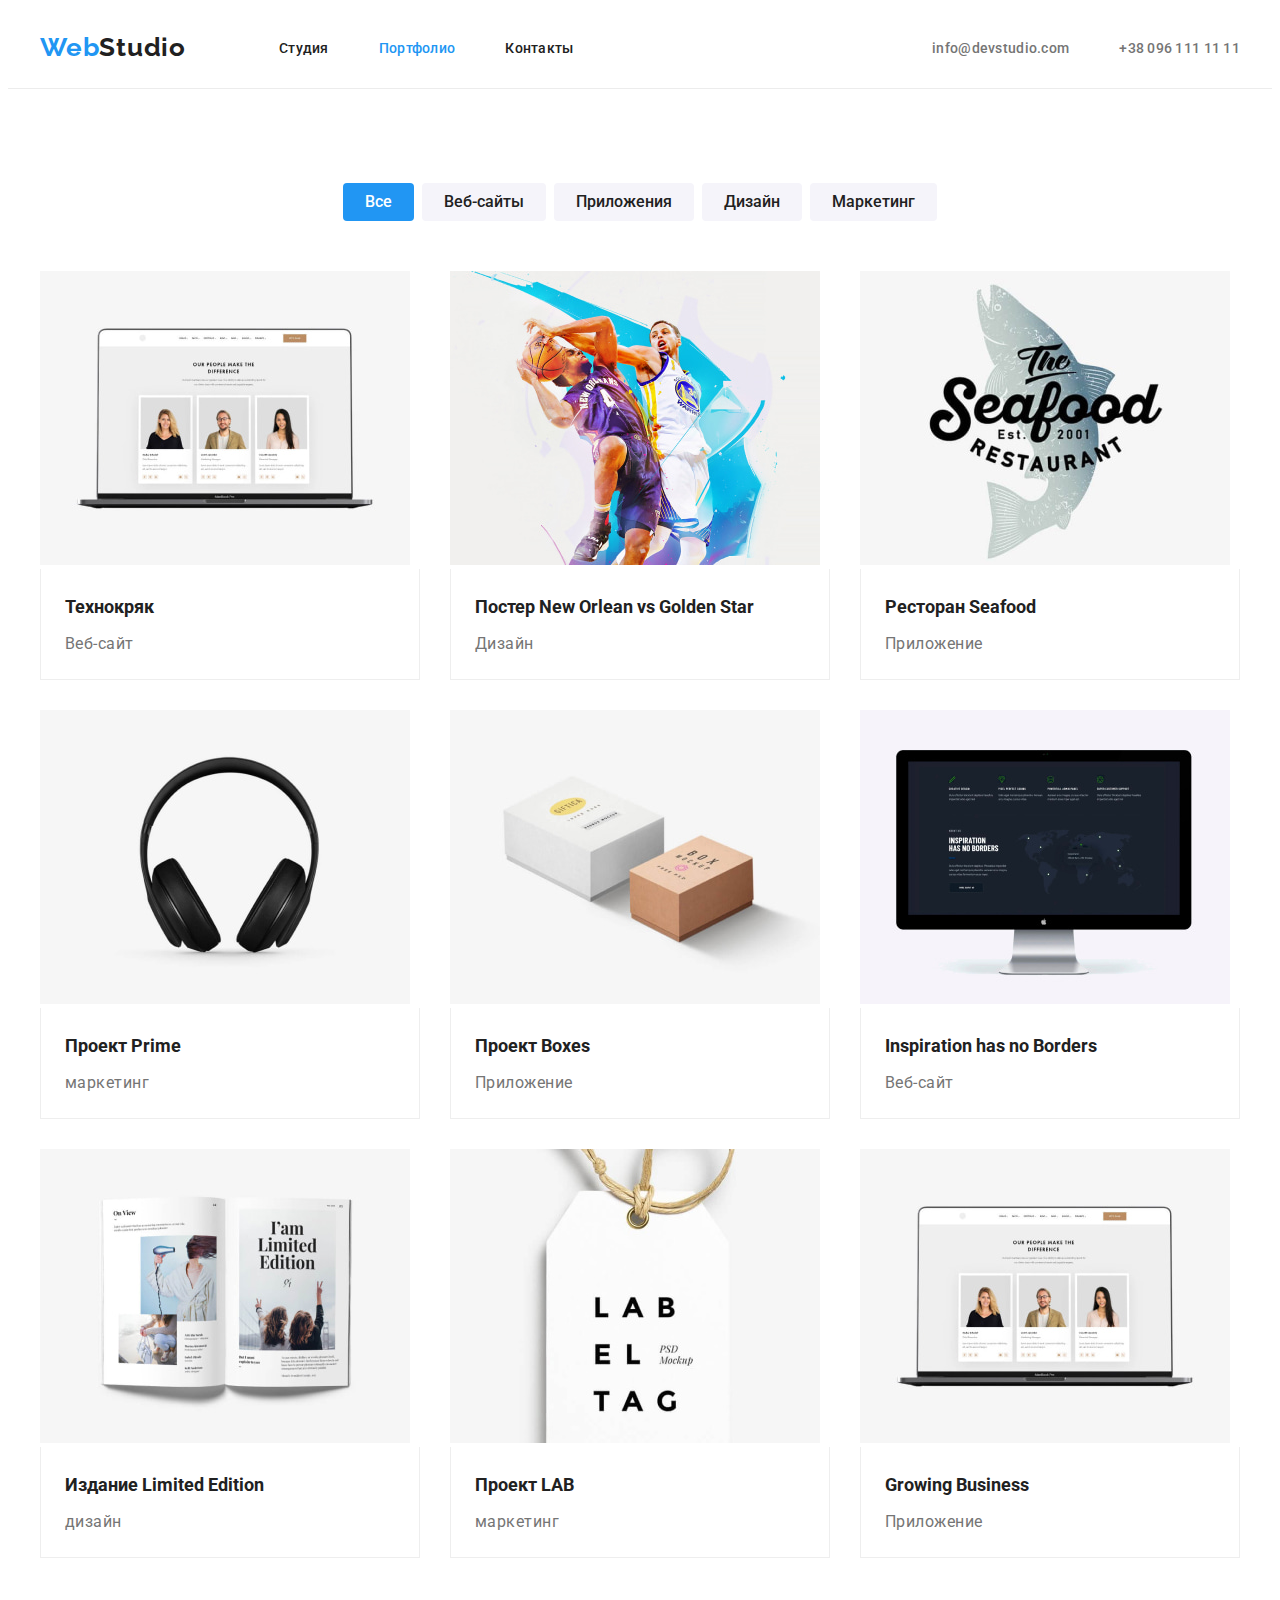
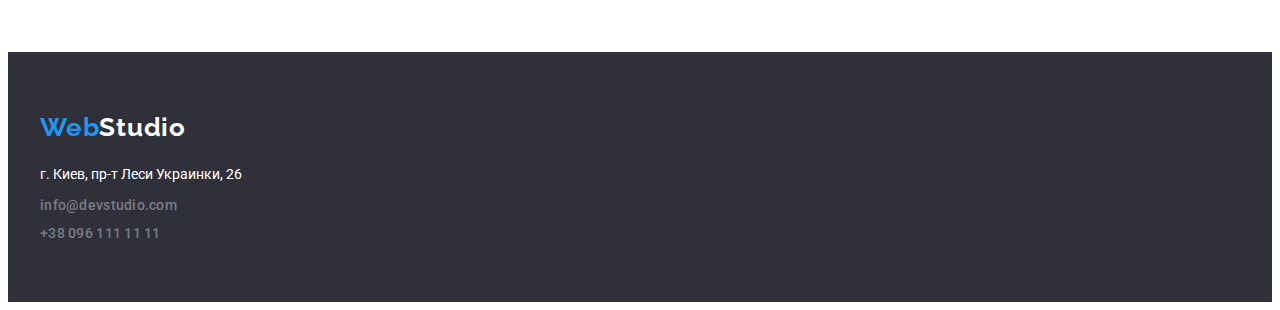
==== portfolio.html @ e323ff4b "Initial commit" ====
<!DOCTYPE html>
<html lang="ru">
  <head>
    <meta charset="UTF-8" />
    <meta http-equiv="X-UA-Compatible" content="IE=edge" />
    <meta name="viewport" content="width=device-width, initial-scale=1.0" />
    <title>домашняя работа 2</title>
    <link rel="preconnect" href="https://fonts.googleapis.com" />
    <link rel="preconnect" href="https://fonts.gstatic.com" crossorigin />
    <link
      href="https://fonts.googleapis.com/css2?family=Raleway:wght@700&family=Roboto:wght@400;500;700;900&display=swap"
      rel="stylesheet"
    />
    <link
      rel="stylesheet"
      href="https://cdnjs.cloudflare.com/ajax/libs/modern-normalize/1.1.0/modern-normalize.min.css"
      integrity="sha512-wpPYUAdjBVSE4KJnH1VR1HeZfpl1ub8YT/NKx4PuQ5NmX2tKuGu6U/JRp5y+Y8XG2tV+wKQpNHVUX03MfMFn9Q=="
      crossorigin="anonymous"
      referrerpolicy="no-referrer"
    />
    <link rel="stylesheet" href="./css/styles.css" />
  </head>
  <body class="body">
    <header class="header">
      <div class="container header-container">
        <a class="navigation-logo" href="">Web<span class="logo">Studio</span></a>
        <nav class="navigation">
          <ul class="navigation-list">
            <li class="navigation-item">
              <a class="navigation-link" href="./index.html">Студия</a>
            </li>
            <li class="navigation-item">
              <a class="navigation-link-activ" href="./portfolio.html">Портфолио</a>
            </li>
            <li class="navigation-item">
              <a class="navigation-link" href="">Контакты</a>
            </li>
          </ul>
        </nav>
        <ul class="list">
          <li class="list-item">
            <a class="header-list-link" href="mailto:info@devstudio.com">info@devstudio.com</a>
          </li>
          <li class="list-item">
            <a class="header-list-link" href="tel:+380961111111">+38 096 111 11 11</a>
          </li>
        </ul>
      </div>
    </header>
    <main>
      <section class="gallery">
        <h1 class="gallery-title-btn">наша галирея</h1>
        <div class="container">
          <ul class="gallery-list-filter">
            <li class="gallery-item-btn">
              <button class="gallery-btn-aktiv" type="button">Все</button>
            </li>
            <li class="gallery-item-btn">
              <button class="gallery-btn" type="button">Веб-сайты</button>
            </li>
            <li class="gallery-item-btn">
              <button class="gallery-btn" type="button">Приложения</button>
            </li>
            <li class="gallery-item-btn">
              <button class="gallery-btn" type="button">Дизайн</button>
            </li>
            <li class="gallery-item">
              <button class="gallery-btn" type="button">Маркетинг</button>
            </li>
          </ul>

          <!-- pordfolio -->

          <ul class="gallery-list">
            <li class="gallery-item">
              <div class="card-thumb">
                <img class="gallery-foto" src="./img/img_pordfolio/img.jpg" alt="технокряк" />
              </div>
              <div class="gallery-ps">
                <h2 class="gallery-title">Технокряк</h2>
                <p class="gallery-team">Веб-сайт</p>
              </div>
            </li>

            <li class="gallery-item">
              <div class="card-thumb">
                <img class="gallery-foto" src="./img/img_pordfolio/img_1.jpg" alt="Постер" />
              </div>
              <div class="gallery-ps">
                <h2 class="gallery-title">Постер New Orlean vs Golden Star</h2>
                <p class="gallery-team">Дизайн</p>
              </div>
            </li>

            <li class="gallery-item">
              <div class="card-thumb">
                <img class="gallery-foto" src="./img/img_pordfolio/img_2.jpg" alt="ресторан" />
              </div>
              <div class="gallery-ps">
                <h2 class="gallery-title">Ресторан Seafood</h2>
                <p class="gallery-team">Приложение</p>
              </div>
            </li>

            <li class="gallery-item">
              <div class="card-thumb">
                <img class="gallery-foto" src="./img/img_pordfolio/img_3.jpg" alt="проэкт праим" />
              </div>
              <div class="gallery-ps">
                <h2 class="gallery-title">Проект Prime</h2>
                <p class="gallery-team">маркетинг</p>
              </div>
            </li>

            <li class="gallery-item">
              <div class="card-thumb">
                <img
                  class="gallery-foto"
                  src="./img/img_pordfolio/img_4.jpg"
                  alt="проэкт коробочка"
                />
              </div>
              <div class="gallery-ps">
                <h2 class="gallery-title">Проект Boxes</h2>
                <p class="gallery-team">Приложение</p>
              </div>
            </li>

            <li class="gallery-item">
              <div class="card-thumb">
                <img class="gallery-foto" src="./img/img_pordfolio/img_5.jpg" alt="вдохновение" />
              </div>
              <div class="gallery-ps">
                <h2 class="gallery-title">Inspiration has no Borders</h2>
                <p class="gallery-team">Веб-сайт</p>
              </div>
            </li>
            <li class="gallery-item">
              <div class="card-thumb">
                <img class="gallery-foto" src="./img/img_pordfolio/img_6.jpg" alt="издание" />
              </div>
              <div class="gallery-ps">
                <h2 class="gallery-title">Издание Limited Edition</h2>
                <p class="gallery-team">дизайн</p>
              </div>
            </li>

            <li class="gallery-item">
              <div class="card-thumb">
                <img class="gallery-foto" src="./img/img_pordfolio/img_7.jpg" alt="проэкт лаб" />
              </div>
              <div class="gallery-ps">
                <h2 class="gallery-title">Проект LAB</h2>
                <p class="gallery-team">маркетинг</p>
              </div>
            </li>

            <li class="gallery-item">
              <div class="card-thumb">
                <img class="gallery-foto" src="./img/img_pordfolio/img.jpg" alt="растущий бизнес" />
              </div>
              <div class="gallery-ps">
                <h2 class="gallery-title">Growing Business</h2>
                <p class="gallery-team">Приложение</p>
              </div>
            </li>
          </ul>
        </div>
      </section>
    </main>
    <footer class="footer">
      <div class="container footer-container">
        <a class="footer-logo" href="">Web<span class="logo-span">Studio</span></a>
        <address class="footer-address">
          <p class="footer-address-text">г. Киев, пр-т Леси Украинки, 26</p>
          <ul class="footer-list">
            <li class="footer-list-item">
              <a class="footer-list-link" href="mailto:info@devstudio.com">info@devstudio.com</a>
            </li>
            <li class="footer-list-item">
              <a class="footer-list-link" href="tel:+380961111111">+38 096 111 11 11</a>
            </li>
          </ul>
        </address>
      </div>
    </footer>
  </body>
</html>
---- css/styles.css ----
:root {
  --brand-color: #ffffff;
  --team-color: #757575;
  --font-size: 14px;
  --line-height: 1.14;
  --letter-spacing: 0.02em;
  --text-decoration: none;
  --cursor: pointer;
  --gallery-list-gap: 30px;
}

.body {
  color: #212121;
  font-family: 'Roboto', sans-serif;
}
h1,
h2,
h3,
h4,
h5,
p,
ul {
  padding: 0;
  margin: 0;
}

.img {
  display: block;
  max-width: 100%;
}

.container {
  /* outline: 2px solid red; */
  width: 1200px;
  padding-left: 15px;
  padding-right: 15px;
  margin-left: auto;
  margin-right: auto;
}

/*stail header*/

.header {
  background: #ffffff;
  border-bottom: 1px solid #ececec;
  padding-top: 24px;
  padding-bottom: 25px;
}
.header-container {
  display: flex;
  align-items: center;
}
.navigation-logo {
  margin-right: 93px;
}

.navigation-logo,
.footer-logo {
  font-family: 'Raleway';
  font-weight: 700;
  font-size: 26px;
  line-height: 1.19;
  letter-spacing: 0.03em;
  text-decoration: var(--text-decoration);
  color: #2196f3;
}
.logo {
  color: #212121;
}
.logo-span {
  color: #ffffff;
}

.header-list-link {
  padding-top: 32px;
  padding-bottom: 32px;
  font-weight: 500;
  font-size: var(--font-size);
  line-height: var(--line-height);
  letter-spacing: var(--letter-spacing);
  text-decoration: var(--text-decoration);
  color: var(--team-color);
}

.header-list-link:hover,
.header-list-link:focus {
  color: #2196f3;
}
.list-link:hover,
.list-link:focus {
  color: #2196f3;
}

.list {
  display: flex;
  margin-left: auto;
}

/* nav navigation */

.navigation-list {
  display: flex;
  align-items: center;
}

.navigation-list,
.gallery-list-filter,
.list,
.chip-list,
.job-list,
.team-list,
.footer-list,
.gallery-list {
  list-style: none;
}

.navigation-item,
.list-item {
  margin-right: 50px;
}
.navigation-item:last-child,
.list-item:last-child {
  margin-right: 0px;
}

.navigation-link {
  font-weight: 500;
  font-size: var(--font-size);
  line-height: var(--line-height);
  letter-spacing: var(--letter-spacing);
  text-decoration: var(--text-decoration);
  color: #212121;
}
.navigation-link:hover,
.navigation-link:focus {
  color: #2196f3;
}
.navigation-link-activ,
.list-link-aktiv {
  font-weight: 500;
  font-size: var(--font-size);
  line-height: var(--line-height);
  letter-spacing: var(--letter-spacing);
  text-decoration: var(--text-decoration);
  color: #2196f3;
}

/*style hero*/

.hero {
  padding-top: 200px;
  padding-bottom: 200px;
  background-color: #2f303a;
  text-align: center;
}

.hero-title {
  width: 696px;
  margin-bottom: 30px;
  font-weight: 900;
  font-size: 44px;
  letter-spacing: 0.06em;
  line-height: 1.36;
  text-align: center;
  color: var(--brand-color);
  text-transform: uppercase;
  margin-left: auto;
  margin-right: auto;
}

/*studio button*/

.hero-btn {
  display: inline-block;
  padding: 10px 32px;
  width: 200px;
  height: 50px;
  border-radius: 4px;

  font-weight: 700;
  font-size: 16px;
  line-height: 1.87;
  background-color: #2196f3;
  color: var(--brand-color);
  cursor: var(--cursor);
  font-family: inherit;
}
.hero-btn:hover,
.hero-btn:focus {
  color: #f34e38;
}

/*butt portfolio*/

.gallery-btn-aktiv {
  padding: 6px 22px 6px 22px;
  border: none;
  border-radius: 4px;
  background-color: #2196f3;
  color: var(--brand-color);
  font-weight: 500;
  font-size: 16px;
  line-height: 1.62;
  cursor: var(--cursor);
  font-family: inherit;
}

.gallery-btn-aktiv:hover,
.gallery-btn-aktiv:focus {
  color: #2196f3;
}

.gallery-btn {
  padding: 6px 22px;
  border: none;
  border-radius: 4px;
  font-weight: 500;
  font-size: 16px;
  line-height: 1.62;
  color: #212121;
  background: #f5f4fa;
  cursor: var(--cursor);
  font-family: inherit;
}

.gallery-item-btn {
  margin-right: 8px;
}

.gallery-btn:hover,
.gallery-btn:focus {
  color: #2196f3;
}

.gallery-list-filter {
  display: flex;
  justify-content: center;
  margin-bottom: 50px;
}

/* style portfolio */

.gallery {
  padding-top: 94px;
  padding-bottom: 94px;
}
.gallery-list {
  display: flex;
  flex-wrap: wrap;
  justify-content: space-between;
  margin: 0;
  padding: 0;
  align-items: center;
  margin-left: calc(-1 * var(--gallery-list-gap));
  margin-top: calc(-1 * var(--gallery-list-gap));
}

.gallery-list > .gallery-item {
  flex-basis: calc(100% / 3 - var(--gallery-list-gap));
  margin-top: var(--gallery-list-gap);
  margin-left: var(--gallery-list-gap);
}

.gallery-ps {
  padding: 20px 24px;
  border-right: 1px solid #eeeeee;
  border-left: 1px solid #eeeeee;
  border-bottom: 1px solid #eeeeee;
}

.gallery-title {
  font-weight: 700;
  font-size: 18px;
  line-height: 2;
}
.gallery-team {
  margin-top: 4px;
  font-size: 16px;
  line-height: 1.87;
  letter-spacing: 0.03em;
  color: var(--team-color);
}

/*стили для главной*/

.chip {
  padding-top: 94px;
}

.chip-list {
  display: flex;
  justify-content: space-between;
}

.chip-item {
  width: 270px;
}
.chip-item:last-child {
  margin-right: 0;
}

.chip-title,
.gallery-title-btn {
  display: none;
}

.chip-item-title {
  margin-bottom: 10px;
}
.chip-item-title {
  font-weight: 700;
  font-size: var(--font-size);
  line-height: var(--line-height);
  letter-spacing: 0.03em;
  text-transform: uppercase;
}

.chip-team {
  font-size: var(--font-size);
  line-height: 1.71;
  letter-spacing: 0.03em;
  color: var(--team-color);
}

.job {
  padding-top: 94px;
  padding-bottom: 94px;
}
.job-list {
  display: flex;
  justify-content: space-between;
}

.job-title,
.team-title {
  margin-bottom: 50px;
  font-weight: 700;
  font-size: 36px;
  line-height: 1.16;
  text-align: center;
  letter-spacing: 0.03em;
}

.team {
  background-color: #f5f4fa;
  padding-top: 94px;
  padding-bottom: 94px;
}

.team-item-title {
  margin-bottom: 10px;
}

.team-list {
  display: flex;
  justify-content: space-between;
}

.team-item-title {
  font-weight: 500;
  font-size: 16px;
  line-height: 1.18;
  letter-spacing: 0.03em;
}

.team-team {
  font-size: 16px;
  line-height: 1.18;
  letter-spacing: 0.03em;

  color: var(--team-color);
}

.team-name {
  padding-top: 30px;
  padding-bottom: 30px;
  text-align: center;
}

/*стили для подвала*/
.footer {
  background-color: #2f303a;
  padding-top: 60px;
  padding-bottom: 60px;
}

.footer-list-link {
  font-weight: 500;
  font-size: var(--font-size);
  line-height: var(--line-height);
  letter-spacing: var(--letter-spacing);
  text-decoration: var(--text-decoration);
  color: #ffffff60;
}
.footer-address {
  font-style: normal;
}
.footer-address-text {
  font-size: var(--font-size);
  line-height: 1.71;
  color: var(--brand-color);
}
.footer-address {
  margin-top: 20px;
}

.footer-address-text {
  margin-bottom: 9px;
}
.footer-list-item {
  margin-bottom: 9px;
}

.footer-list-item:last-child {
  margin-bottom: 0px;
}
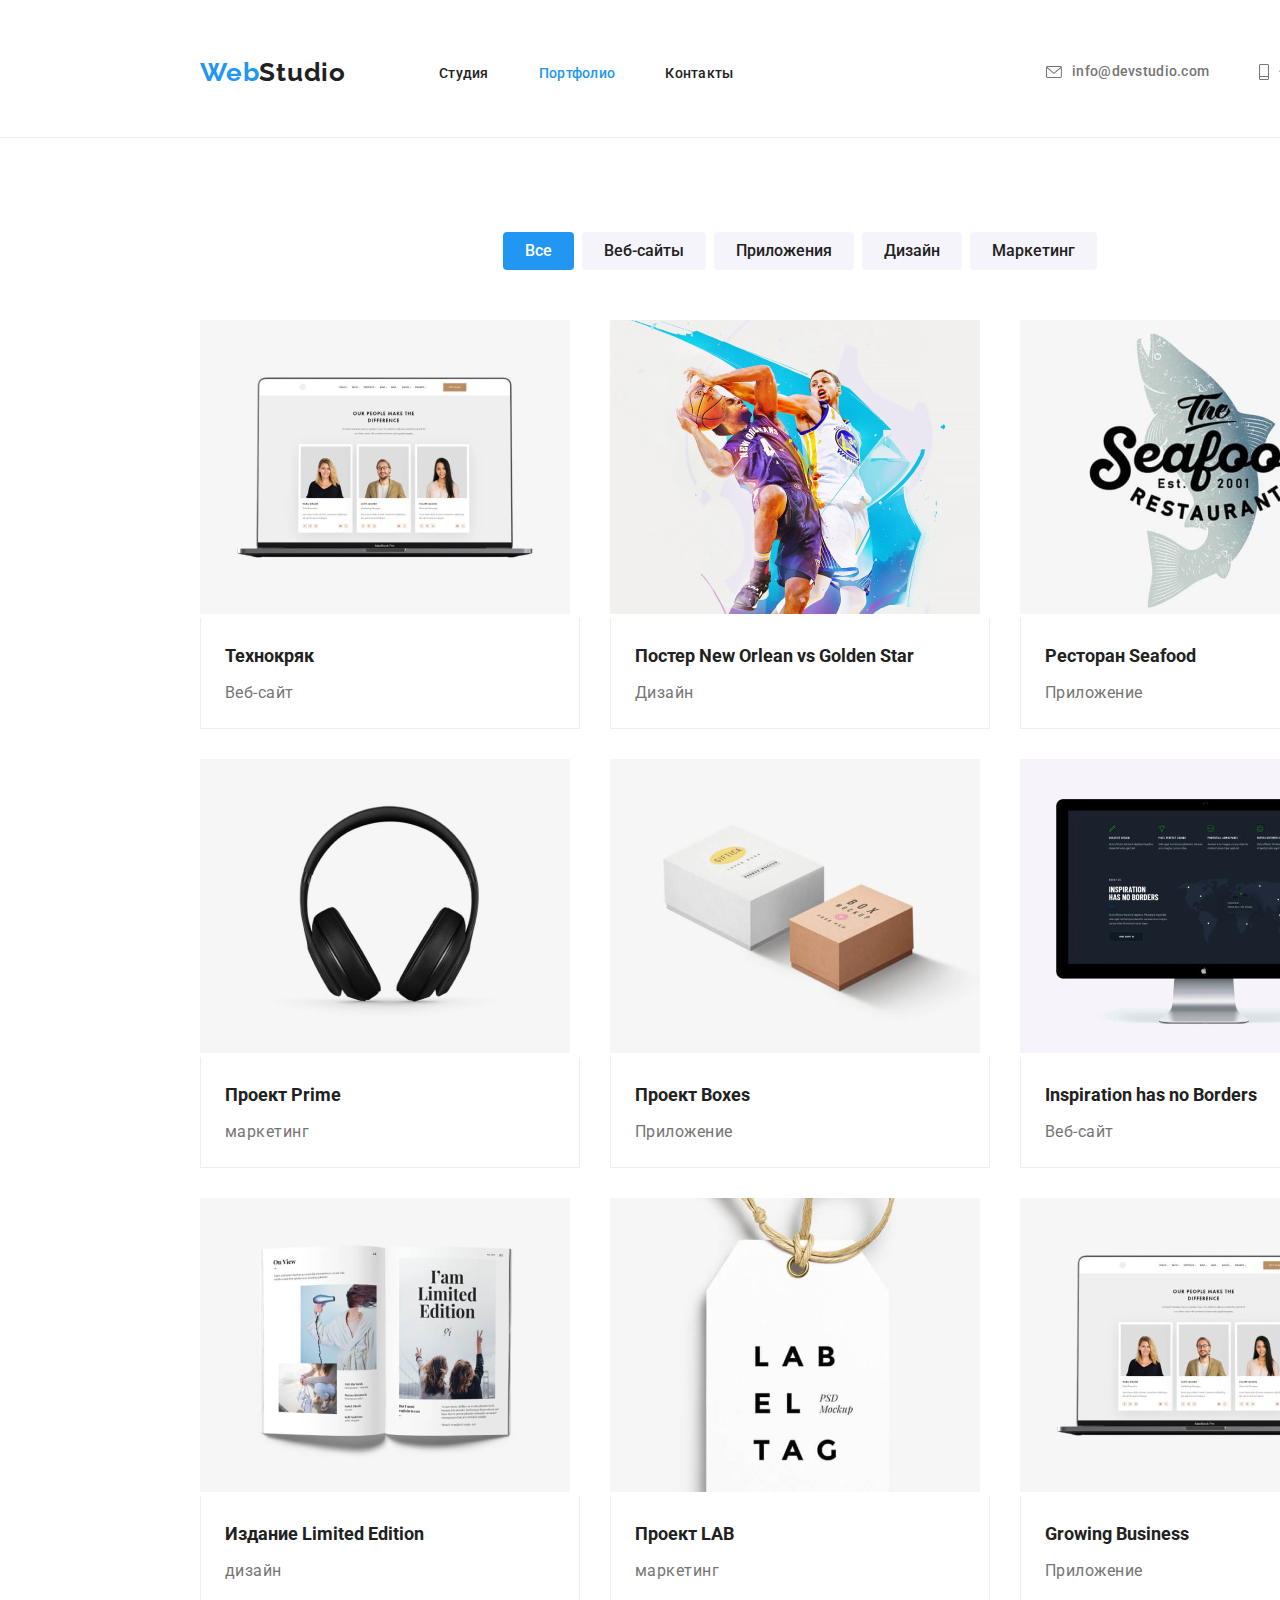
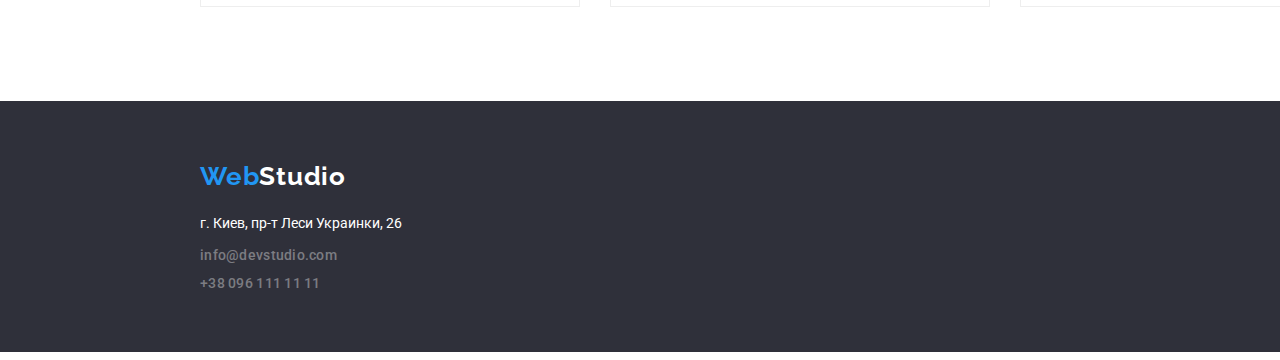
==== commit 802b073f: "работа с декоротивными элиментами" ====
--- a/portfolio.html
+++ b/portfolio.html
@@ -4,7 +4,7 @@
     <meta charset="UTF-8" />
     <meta http-equiv="X-UA-Compatible" content="IE=edge" />
     <meta name="viewport" content="width=device-width, initial-scale=1.0" />
-    <title>домашняя работа 2</title>
+    <title>домашняя работа 4</title>
     <link rel="preconnect" href="https://fonts.googleapis.com" />
     <link rel="preconnect" href="https://fonts.gstatic.com" crossorigin />
     <link
@@ -21,6 +21,8 @@
     <link rel="stylesheet" href="./css/styles.css" />
   </head>
   <body class="body">
+    <!-- шапка -->
+
     <header class="header">
       <div class="container header-container">
         <a class="navigation-logo" href="">Web<span class="logo">Studio</span></a>
@@ -38,15 +40,30 @@
           </ul>
         </nav>
         <ul class="list">
-          <li class="list-item">
-            <a class="header-list-link" href="mailto:info@devstudio.com">info@devstudio.com</a>
-          </li>
-          <li class="list-item">
-            <a class="header-list-link" href="tel:+380961111111">+38 096 111 11 11</a>
-          </li>
+          <ul class="list">
+            <li class="list-item">
+              <a class="header-list-link" href="mailto:info@devstudio.com">
+                <svg class="header-iconc" width="16px" height="12px">
+                  <use href="./img/sprates.svg#icon-mail"></use>
+                </svg>
+                info@devstudio.com</a
+              >
+            </li>
+            <li class="list-item">
+              <a class="header-list-link" href="tel:+380961111111">
+                <svg class="header-iconc" width="10px" height="16px">
+                  <use href="./img/sprates.svg#icon-telephone"></use>
+                </svg>
+                +38 096 111 11 11</a
+              >
+            </li>
+          </ul>
         </ul>
       </div>
     </header>
+
+    <!-- галирея -->
+
     <main>
       <section class="gallery">
         <h1 class="gallery-title-btn">наша галирея</h1>
@@ -69,7 +86,7 @@
             </li>
           </ul>
 
-          <!-- pordfolio -->
+          <!-- пордфолио -->
 
           <ul class="gallery-list">
             <li class="gallery-item">
@@ -168,6 +185,8 @@
         </div>
       </section>
     </main>
+
+    <!-- подвал -->
     <footer class="footer">
       <div class="container footer-container">
         <a class="footer-logo" href="">Web<span class="logo-span">Studio</span></a>
--- a/css/styles.css
+++ b/css/styles.css
@@ -12,6 +12,9 @@
 .body {
   color: #212121;
   font-family: 'Roboto', sans-serif;
+  width: 1600px;
+  margin-left: auto;
+  margin-right: auto;
 }
 h1,
 h2,
@@ -38,7 +41,7 @@
   margin-right: auto;
 }
 
-/*stail header*/
+/* шапка */
 
 .header {
   background: #ffffff;
@@ -72,6 +75,8 @@
 }
 
 .header-list-link {
+  display: flex;
+  align-items: center;
   padding-top: 32px;
   padding-bottom: 32px;
   font-weight: 500;
@@ -96,7 +101,12 @@
   margin-left: auto;
 }
 
-/* nav navigation */
+.header-iconc {
+  margin-right: 10px;
+  fill: currentColor;
+}
+
+/* навигация шапки */
 
 .navigation-list {
   display: flex;
@@ -110,7 +120,9 @@
 .job-list,
 .team-list,
 .footer-list,
-.gallery-list {
+.gallery-list,
+.social-list,
+.clients-list {
   list-style: none;
 }
 
@@ -145,7 +157,9 @@
   color: #2196f3;
 }
 
-/*style hero*/
+/* иконки шапки */
+
+/* герой */
 
 .hero {
   padding-top: 200px;
@@ -168,7 +182,7 @@
   margin-right: auto;
 }
 
-/*studio button*/
+/* кнопка стидия */
 
 .hero-btn {
   display: inline-block;
@@ -190,7 +204,7 @@
   color: #f34e38;
 }
 
-/*butt portfolio*/
+/* кнопка галиреи */
 
 .gallery-btn-aktiv {
   padding: 6px 22px 6px 22px;
@@ -207,7 +221,10 @@
 
 .gallery-btn-aktiv:hover,
 .gallery-btn-aktiv:focus {
-  color: #2196f3;
+  color: #f5f4fa;
+  box-shadow: 0px 3px 1px rgba(0, 0, 0, 0.1), 0px 1px 2px rgba(0, 0, 0, 0.08),
+    0px 2px 2px rgba(0, 0, 0, 0.12);
+  border-radius: 4px;
 }
 
 .gallery-btn {
@@ -230,6 +247,9 @@
 .gallery-btn:hover,
 .gallery-btn:focus {
   color: #2196f3;
+  box-shadow: 0px 3px 1px rgba(0, 0, 0, 0.1), 0px 1px 2px rgba(0, 0, 0, 0.08),
+    0px 2px 2px rgba(0, 0, 0, 0.12);
+  border-radius: 4px;
 }
 
 .gallery-list-filter {
@@ -238,7 +258,7 @@
   margin-bottom: 50px;
 }
 
-/* style portfolio */
+/* галирея */
 
 .gallery {
   padding-top: 94px;
@@ -259,6 +279,12 @@
   flex-basis: calc(100% / 3 - var(--gallery-list-gap));
   margin-top: var(--gallery-list-gap);
   margin-left: var(--gallery-list-gap);
+}
+
+.gallery-item:hover {
+  cursor: var(--cursor);
+  box-shadow: 0px 1px 1px rgba(0, 0, 0, 0.12), 0px 4px 4px rgba(0, 0, 0, 0.06),
+    1px 4px 6px rgba(0, 0, 0, 0.16);
 }
 
 .gallery-ps {
@@ -281,7 +307,7 @@
   color: var(--team-color);
 }
 
-/*стили для главной*/
+/* наши особиности */
 
 .chip {
   padding-top: 94px;
@@ -321,6 +347,8 @@
   letter-spacing: 0.03em;
   color: var(--team-color);
 }
+
+/*  работа */
 
 .job {
   padding-top: 94px;
@@ -341,6 +369,8 @@
   letter-spacing: 0.03em;
 }
 
+/* команда */
+
 .team {
   background-color: #f5f4fa;
   padding-top: 94px;
@@ -369,15 +399,98 @@
   letter-spacing: 0.03em;
 
   color: var(--team-color);
+
+  margin-bottom: 16px;
+}
+
+/* иконки команды */
+
+.social-list {
+  display: flex;
+  justify-content: center;
+  align-items: center;
+}
+
+.social-item:not(:last-child) {
+  margin-right: 10px;
+}
+
+.social-link {
+  display: flex;
+  justify-content: center;
+  align-items: center;
+  width: 44px;
+  height: 44px;
+  background-color: #ffffff;
+  border-radius: 50%;
+}
+
+.social-link:hover {
+  background-color: #2196f3;
+}
+
+.social-link:hover .social-iconc,
+.social-link:focus .social-iconc {
+  fill: #ffffff;
+}
+
+.social-iconc {
+  fill: #afb1b8;
 }
 
 .team-name {
   padding-top: 30px;
   padding-bottom: 30px;
   text-align: center;
-}
-
-/*стили для подвала*/
+  box-shadow: 0px 1px 3px rgba(0, 0, 0, 0.12), 0px 1px 1px rgba(0, 0, 0, 0.14),
+    0px 2px 1px rgba(0, 0, 0, 0.2);
+  border-radius: 0px 0px 4px 4px;
+}
+
+/* постоянные клиенты */
+
+.container-clients {
+  padding-top: 94px;
+  padding-bottom: 94px;
+}
+.clients-title {
+  font-weight: 700;
+  font-size: 36px;
+  line-height: 42px;
+  text-align: center;
+  letter-spacing: 0.03em;
+
+  color: #212121;
+
+  margin-bottom: 50px;
+}
+
+.clients-list {
+  display: flex;
+  justify-content: center;
+  align-items: center;
+}
+
+.clients-item {
+  width: 170px;
+  height: 92px;
+}
+
+.clients-item:not(:last-child) {
+  margin-right: 30px;
+}
+
+.clietnts-link {
+  display: flex;
+  align-items: center;
+  justify-content: center;
+}
+
+.clietnts-iconc {
+}
+
+/* подвал */
+
 .footer {
   background-color: #2f303a;
   padding-top: 60px;
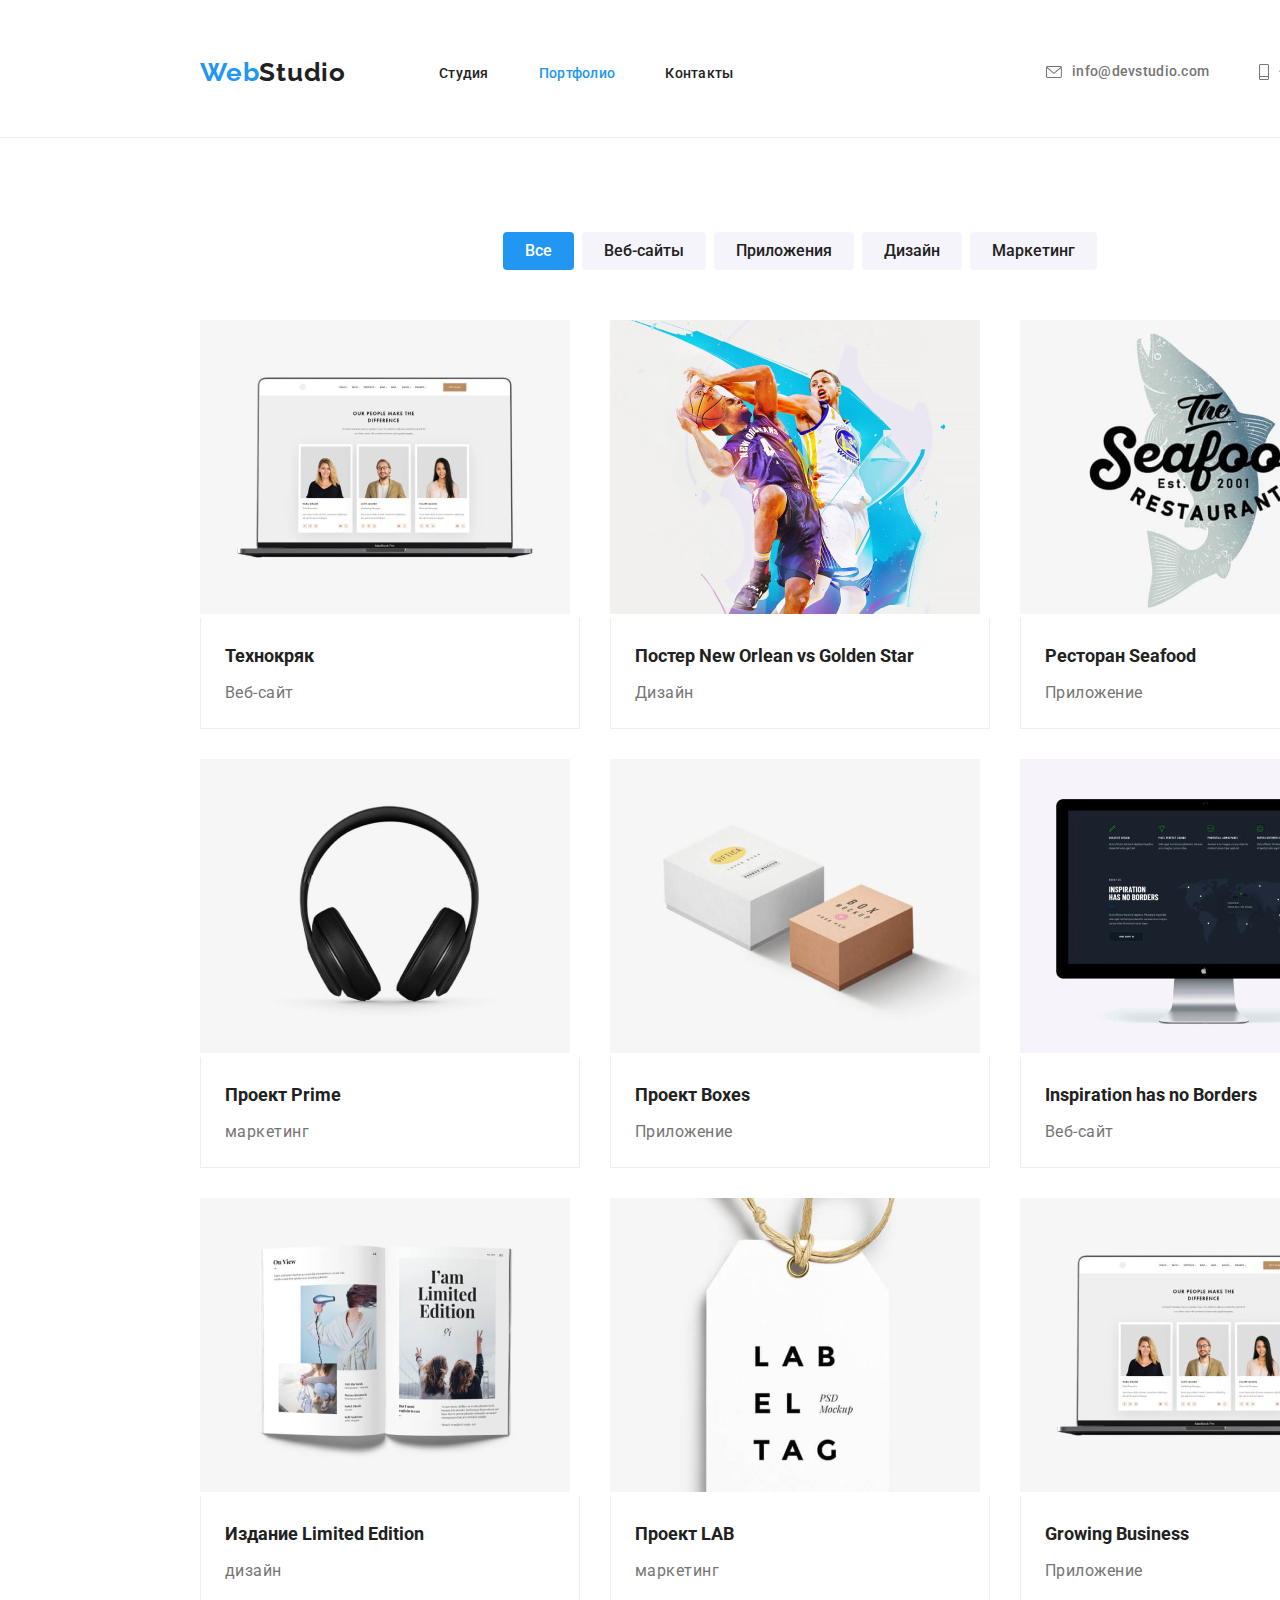
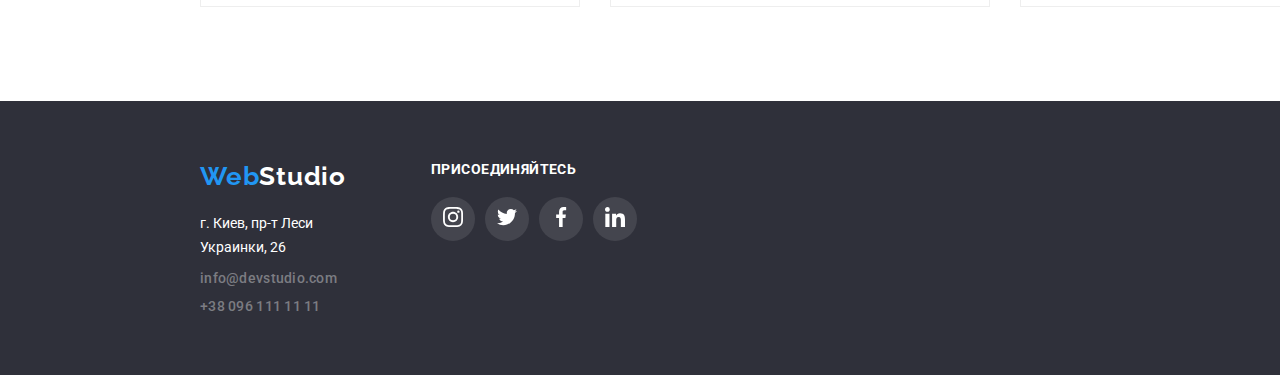
==== commit 3642f84b: "домашняя работа №4" ====
--- a/portfolio.html
+++ b/portfolio.html
@@ -187,20 +187,56 @@
     </main>
 
     <!-- подвал -->
+
     <footer class="footer">
-      <div class="container footer-container">
-        <a class="footer-logo" href="">Web<span class="logo-span">Studio</span></a>
-        <address class="footer-address">
-          <p class="footer-address-text">г. Киев, пр-т Леси Украинки, 26</p>
-          <ul class="footer-list">
-            <li class="footer-list-item">
-              <a class="footer-list-link" href="mailto:info@devstudio.com">info@devstudio.com</a>
-            </li>
-            <li class="footer-list-item">
-              <a class="footer-list-link" href="tel:+380961111111">+38 096 111 11 11</a>
-            </li>
-          </ul>
-        </address>
+      <div class="container-box">
+        <div class="footer-content">
+          <a class="footer-logo" href="">Web<span class="logo-span">Studio</span></a>
+          <address class="footer-address">
+            <p class="footer-address-text">г. Киев, пр-т Леси Украинки, 26</p>
+            <ul class="footer-list">
+              <li class="footer-list-item">
+                <a class="footer-list-link" href="mailto:info@devstudio.com">info@devstudio.com</a>
+              </li>
+              <li class="footer-list-item">
+                <a class="footer-list-link" href="tel:+380961111111">+38 096 111 11 11</a>
+              </li>
+            </ul>
+          </address>
+        </div>
+        <div class="footer-iconc">
+          <h2 class="footer-title">присоединяйтесь</h2>
+          <ul class="footer-list-iconc">
+            <li class="item-iconc">
+              <a class="footer-link link" href="" aria-label="иконка Instagram">
+                <svg class="svg-iconc" width="20px" height="20px">
+                  <use href="./img/sprates.svg#icon-instagram"></use>
+                </svg>
+              </a>
+            </li>
+            <li class="item-iconc">
+              <a class="footer-link link" href="" aria-label="иконка Twitter">
+                <svg class="svg-iconc" width="20px" height="20px">
+                  <use href="./img/sprates.svg#icon-twitter"></use>
+                </svg>
+              </a>
+            </li>
+            <li class="item-iconc">
+              <a class="footer-link link" href="" aria-label="иконка Facebook">
+                <svg class="svg-iconc" width="20px" height="20px">
+                  <use href="./img/sprates.svg#icon-facebook"></use>
+                </svg>
+              </a>
+            </li>
+            <li class="item-iconc">
+              <a class="footer-link link" href="" aria-label="иконка Linkedin">
+                <svg class="svg-iconc" width="20px" height="20px">
+                  <use href="./img/sprates.svg#icon-linkedin"></use>
+                </svg>
+              </a>
+            </li>
+          </ul>
+        </div>
       </div>
     </footer>
   </body>
--- a/css/styles.css
+++ b/css/styles.css
@@ -122,7 +122,8 @@
 .footer-list,
 .gallery-list,
 .social-list,
-.clients-list {
+.clients-list,
+.footer-list-iconc {
   list-style: none;
 }
 
@@ -164,8 +165,9 @@
 .hero {
   padding-top: 200px;
   padding-bottom: 200px;
-  background-color: #2f303a;
+  background-color: #c4c4c4;
   text-align: center;
+  background-image: url(../img/hero/Img.jpg);
 }
 
 .hero-title {
@@ -318,6 +320,15 @@
   justify-content: space-between;
 }
 
+.chip-iconc {
+  width: 270px;
+  height: 120px;
+  background: #f5f4fa;
+  border-radius: 4px;
+  margin-bottom: 30px;
+  padding: 25px 100px;
+}
+
 .chip-item {
   width: 270px;
 }
@@ -471,30 +482,54 @@
   align-items: center;
 }
 
-.clients-item {
+.clients-item:not(:last-child) {
+  margin-right: 30px;
+}
+
+.clients-link {
+  display: flex;
+  align-items: center;
+  justify-content: center;
+
   width: 170px;
   height: 92px;
-}
-
-.clients-item:not(:last-child) {
-  margin-right: 30px;
-}
-
-.clietnts-link {
-  display: flex;
-  align-items: center;
-  justify-content: center;
-}
-
-.clietnts-iconc {
+  border: 1px solid #afb1b8;
+  border-radius: 4px;
+}
+
+.clients-link:hover .clients-iconc,
+.clients-link:focus .clients-iconc {
+  fill: #2196f3;
+}
+
+.clients-iconc {
+  fill: #afb1b8;
+}
+
+.clients-link:hover,
+.clients-link:focus {
+  border-color: #2196f3;
 }
 
 /* подвал */
-
 .footer {
+  width: 1600px;
+  margin-left: auto;
+  margin-right: auto;
   background-color: #2f303a;
+}
+.container-box {
+  display: flex;
+  width: 1200px;
+  margin-left: auto;
+  margin-right: auto;
   padding-top: 60px;
   padding-bottom: 60px;
+  padding-left: 15px;
+  padding-right: 15px;
+}
+.footer-content {
+  width: 231px;
 }
 
 .footer-list-link {
@@ -507,6 +542,7 @@
 }
 .footer-address {
   font-style: normal;
+  margin-right: 70px;
 }
 .footer-address-text {
   font-size: var(--font-size);
@@ -527,3 +563,54 @@
 .footer-list-item:last-child {
   margin-bottom: 0px;
 }
+
+/* иконки подвала */
+
+.footer-iconc {
+  width: 206px;
+}
+
+.footer-title {
+  margin-bottom: 20px;
+
+  font-weight: 700;
+  font-size: 14px;
+  line-height: 16px;
+  letter-spacing: 0.03em;
+  text-transform: uppercase;
+
+  color: #ffffff;
+}
+
+.footer-list-iconc {
+  display: flex;
+  justify-content: center;
+  align-items: center;
+}
+
+.item-iconc:not(:last-child) {
+  margin-right: 10px;
+}
+
+.item-iconc {
+  display: flex;
+  justify-content: center;
+  align-items: center;
+  width: 44px;
+  height: 44px;
+  background-color: rgba(255, 255, 255, 0.1);
+  border-radius: 50%;
+}
+
+.item-iconc:hover {
+  background-color: #2196f3;
+}
+
+.item-iconc:hover .svg-iconc,
+.item-iconc:focus .svg-iconc {
+  fill: #ffffff;
+}
+
+.svg-iconc {
+  fill: #ffffff;
+}
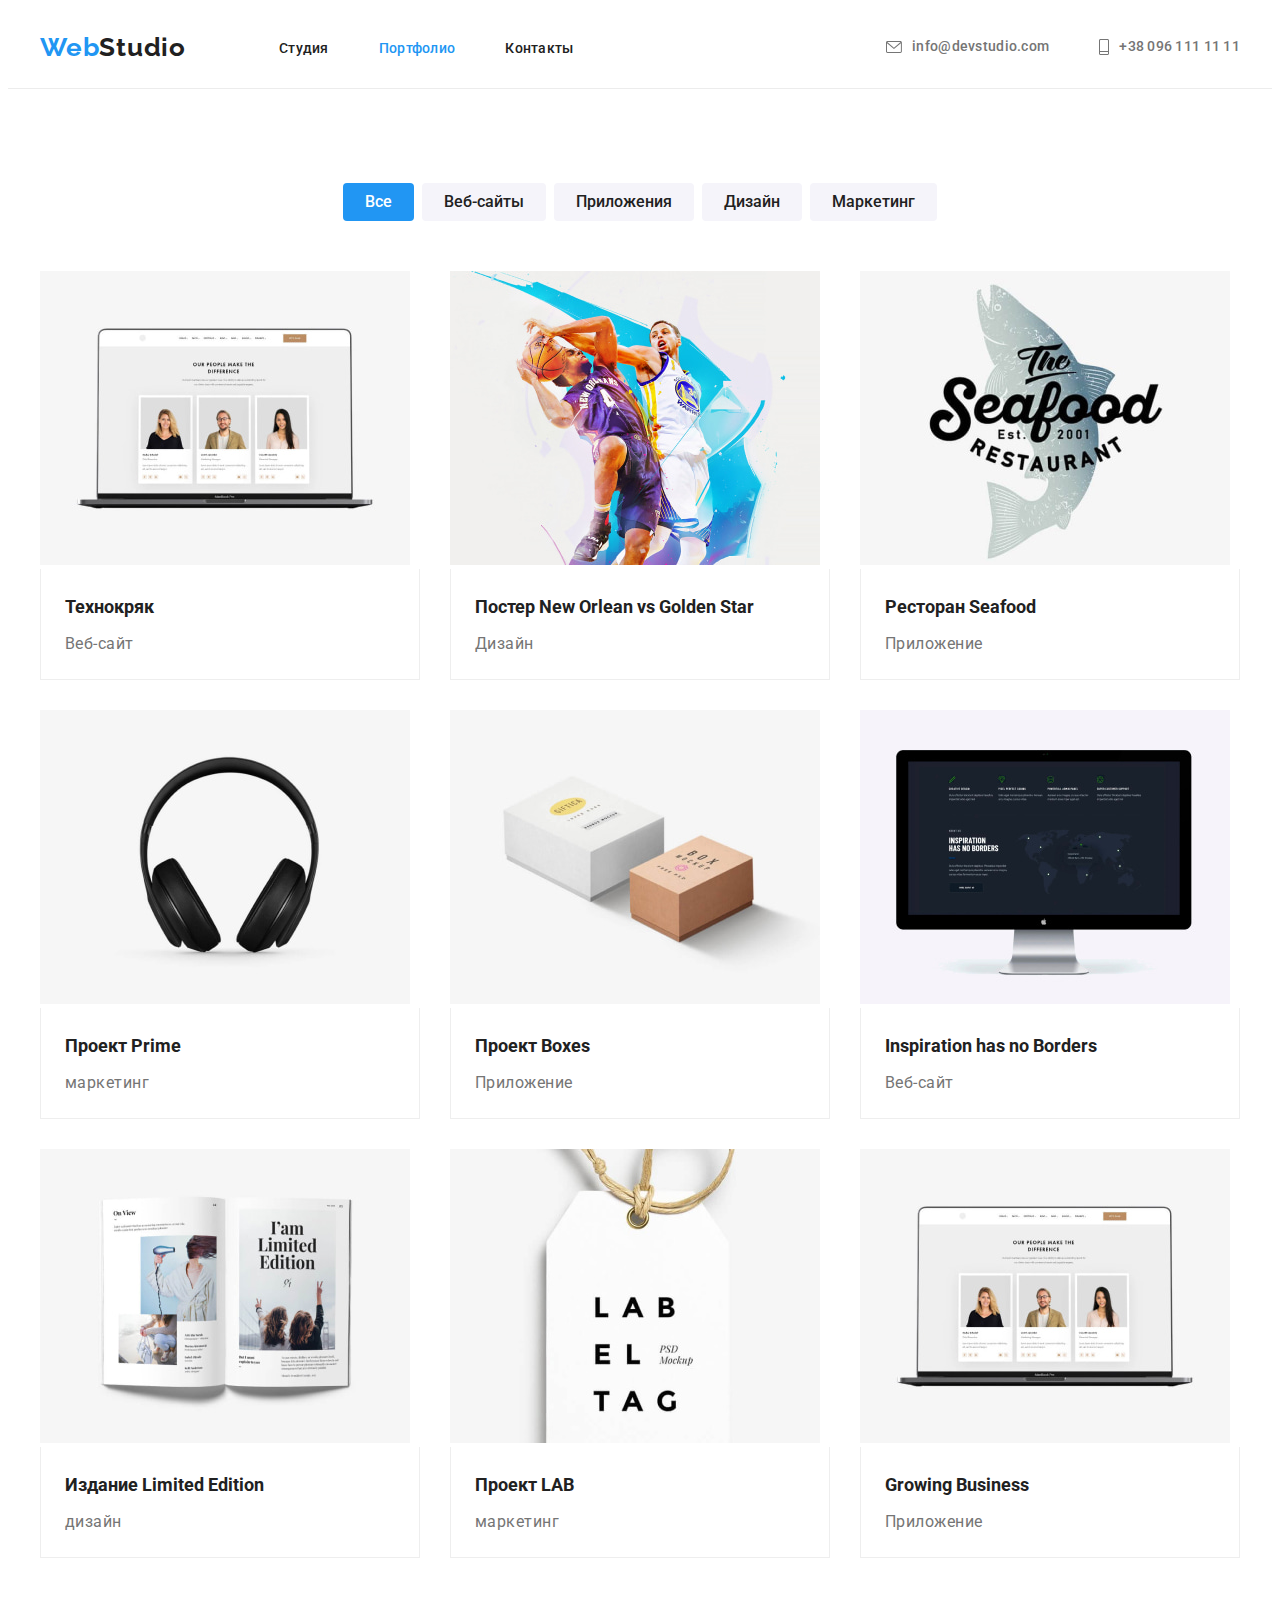
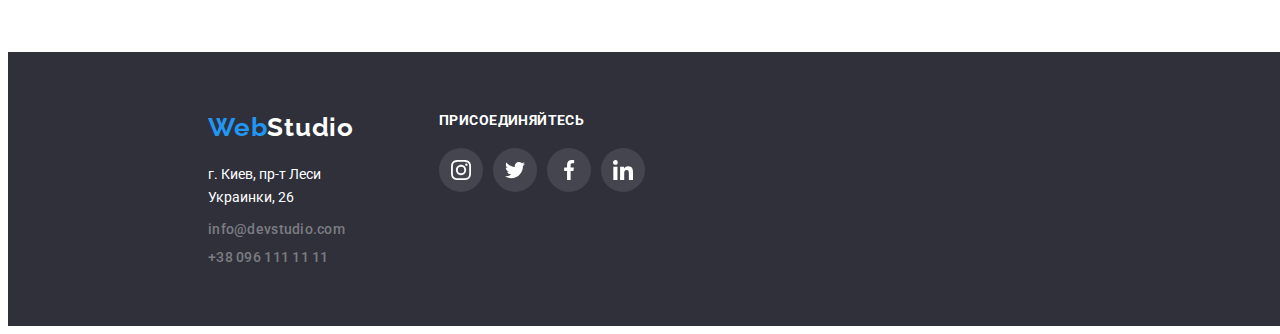
==== commit 8defcadd: "работа над ошибками" ====
--- a/portfolio.html
+++ b/portfolio.html
@@ -40,24 +40,22 @@
           </ul>
         </nav>
         <ul class="list">
-          <ul class="list">
-            <li class="list-item">
-              <a class="header-list-link" href="mailto:info@devstudio.com">
-                <svg class="header-iconc" width="16px" height="12px">
-                  <use href="./img/sprates.svg#icon-mail"></use>
-                </svg>
-                info@devstudio.com</a
-              >
-            </li>
-            <li class="list-item">
-              <a class="header-list-link" href="tel:+380961111111">
-                <svg class="header-iconc" width="10px" height="16px">
-                  <use href="./img/sprates.svg#icon-telephone"></use>
-                </svg>
-                +38 096 111 11 11</a
-              >
-            </li>
-          </ul>
+          <li class="list-item">
+            <a class="header-list-link" href="mailto:info@devstudio.com">
+              <svg class="header-iconc" width="16px" height="12px">
+                <use href="./img/sprates.svg#icon-mail"></use>
+              </svg>
+              info@devstudio.com</a
+            >
+          </li>
+          <li class="list-item">
+            <a class="header-list-link" href="tel:+380961111111">
+              <svg class="header-iconc" width="10px" height="16px">
+                <use href="./img/sprates.svg#icon-telephone"></use>
+              </svg>
+              +38 096 111 11 11</a
+            >
+          </li>
         </ul>
       </div>
     </header>
@@ -90,96 +88,123 @@
 
           <ul class="gallery-list">
             <li class="gallery-item">
-              <div class="card-thumb">
-                <img class="gallery-foto" src="./img/img_pordfolio/img.jpg" alt="технокряк" />
-              </div>
-              <div class="gallery-ps">
-                <h2 class="gallery-title">Технокряк</h2>
-                <p class="gallery-team">Веб-сайт</p>
-              </div>
-            </li>
-
-            <li class="gallery-item">
-              <div class="card-thumb">
-                <img class="gallery-foto" src="./img/img_pordfolio/img_1.jpg" alt="Постер" />
-              </div>
-              <div class="gallery-ps">
-                <h2 class="gallery-title">Постер New Orlean vs Golden Star</h2>
-                <p class="gallery-team">Дизайн</p>
-              </div>
-            </li>
-
-            <li class="gallery-item">
-              <div class="card-thumb">
-                <img class="gallery-foto" src="./img/img_pordfolio/img_2.jpg" alt="ресторан" />
-              </div>
-              <div class="gallery-ps">
-                <h2 class="gallery-title">Ресторан Seafood</h2>
-                <p class="gallery-team">Приложение</p>
-              </div>
-            </li>
-
-            <li class="gallery-item">
-              <div class="card-thumb">
-                <img class="gallery-foto" src="./img/img_pordfolio/img_3.jpg" alt="проэкт праим" />
-              </div>
-              <div class="gallery-ps">
-                <h2 class="gallery-title">Проект Prime</h2>
-                <p class="gallery-team">маркетинг</p>
-              </div>
-            </li>
-
-            <li class="gallery-item">
-              <div class="card-thumb">
-                <img
-                  class="gallery-foto"
-                  src="./img/img_pordfolio/img_4.jpg"
-                  alt="проэкт коробочка"
-                />
-              </div>
-              <div class="gallery-ps">
-                <h2 class="gallery-title">Проект Boxes</h2>
-                <p class="gallery-team">Приложение</p>
-              </div>
-            </li>
-
-            <li class="gallery-item">
-              <div class="card-thumb">
-                <img class="gallery-foto" src="./img/img_pordfolio/img_5.jpg" alt="вдохновение" />
-              </div>
-              <div class="gallery-ps">
-                <h2 class="gallery-title">Inspiration has no Borders</h2>
-                <p class="gallery-team">Веб-сайт</p>
-              </div>
-            </li>
-            <li class="gallery-item">
-              <div class="card-thumb">
-                <img class="gallery-foto" src="./img/img_pordfolio/img_6.jpg" alt="издание" />
-              </div>
-              <div class="gallery-ps">
-                <h2 class="gallery-title">Издание Limited Edition</h2>
-                <p class="gallery-team">дизайн</p>
-              </div>
-            </li>
-
-            <li class="gallery-item">
-              <div class="card-thumb">
-                <img class="gallery-foto" src="./img/img_pordfolio/img_7.jpg" alt="проэкт лаб" />
-              </div>
-              <div class="gallery-ps">
-                <h2 class="gallery-title">Проект LAB</h2>
-                <p class="gallery-team">маркетинг</p>
-              </div>
-            </li>
-
-            <li class="gallery-item">
-              <div class="card-thumb">
-                <img class="gallery-foto" src="./img/img_pordfolio/img.jpg" alt="растущий бизнес" />
-              </div>
-              <div class="gallery-ps">
-                <h2 class="gallery-title">Growing Business</h2>
-                <p class="gallery-team">Приложение</p>
-              </div>
+              <a class="gallery-link" href="">
+                <div class="card-thumb">
+                  <img class="gallery-foto" src="./img/img_pordfolio/img.jpg" alt="технокряк" />
+                </div>
+                <div class="gallery-ps">
+                  <h2 class="gallery-title">Технокряк</h2>
+                  <p class="gallery-team">Веб-сайт</p>
+                </div>
+              </a>
+            </li>
+
+            <li class="gallery-item">
+              <a class="gallery-link" href="">
+                <div class="card-thumb">
+                  <img class="gallery-foto" src="./img/img_pordfolio/img_1.jpg" alt="Постер" />
+                </div>
+                <div class="gallery-ps">
+                  <h2 class="gallery-title">Постер New Orlean vs Golden Star</h2>
+                  <p class="gallery-team">Дизайн</p>
+                </div>
+              </a>
+            </li>
+
+            <li class="gallery-item">
+              <a class="gallery-link" href="">
+                <div class="card-thumb">
+                  <img class="gallery-foto" src="./img/img_pordfolio/img_2.jpg" alt="ресторан" />
+                </div>
+                <div class="gallery-ps">
+                  <h2 class="gallery-title">Ресторан Seafood</h2>
+                  <p class="gallery-team">Приложение</p>
+                </div>
+              </a>
+            </li>
+
+            <li class="gallery-item">
+              <a class="gallery-link" href="">
+                <div class="card-thumb">
+                  <img
+                    class="gallery-foto"
+                    src="./img/img_pordfolio/img_3.jpg"
+                    alt="проэкт праим"
+                  />
+                </div>
+                <div class="gallery-ps">
+                  <h2 class="gallery-title">Проект Prime</h2>
+                  <p class="gallery-team">маркетинг</p>
+                </div>
+              </a>
+            </li>
+
+            <li class="gallery-item">
+              <a class="gallery-link" href="">
+                <div class="card-thumb">
+                  <img
+                    class="gallery-foto"
+                    src="./img/img_pordfolio/img_4.jpg"
+                    alt="проэкт коробочка"
+                  />
+                </div>
+                <div class="gallery-ps">
+                  <h2 class="gallery-title">Проект Boxes</h2>
+                  <p class="gallery-team">Приложение</p>
+                </div>
+              </a>
+            </li>
+
+            <li class="gallery-item">
+              <a class="gallery-link" href="">
+                <div class="card-thumb">
+                  <img class="gallery-foto" src="./img/img_pordfolio/img_5.jpg" alt="вдохновение" />
+                </div>
+                <div class="gallery-ps">
+                  <h2 class="gallery-title">Inspiration has no Borders</h2>
+                  <p class="gallery-team">Веб-сайт</p>
+                </div>
+              </a>
+            </li>
+
+            <li class="gallery-item">
+              <a class="gallery-link" href="">
+                <div class="card-thumb">
+                  <img class="gallery-foto" src="./img/img_pordfolio/img_6.jpg" alt="издание" />
+                </div>
+                <div class="gallery-ps">
+                  <h2 class="gallery-title">Издание Limited Edition</h2>
+                  <p class="gallery-team">дизайн</p>
+                </div>
+              </a>
+            </li>
+
+            <li class="gallery-item">
+              <a class="gallery-link" href="">
+                <div class="card-thumb">
+                  <img class="gallery-foto" src="./img/img_pordfolio/img_7.jpg" alt="проэкт лаб" />
+                </div>
+                <div class="gallery-ps">
+                  <h2 class="gallery-title">Проект LAB</h2>
+                  <p class="gallery-team">маркетинг</p>
+                </div>
+              </a>
+            </li>
+
+            <li class="gallery-item">
+              <a class="gallery-link" href="">
+                <div class="card-thumb">
+                  <img
+                    class="gallery-foto"
+                    src="./img/img_pordfolio/img.jpg"
+                    alt="растущий бизнес"
+                  />
+                </div>
+                <div class="gallery-ps">
+                  <h2 class="gallery-title">Growing Business</h2>
+                  <p class="gallery-team">Приложение</p>
+                </div>
+              </a>
             </li>
           </ul>
         </div>
--- a/css/styles.css
+++ b/css/styles.css
@@ -12,10 +12,8 @@
 .body {
   color: #212121;
   font-family: 'Roboto', sans-serif;
-  width: 1600px;
-  margin-left: auto;
-  margin-right: auto;
-}
+}
+
 h1,
 h2,
 h3,
@@ -77,8 +75,6 @@
 .header-list-link {
   display: flex;
   align-items: center;
-  padding-top: 32px;
-  padding-bottom: 32px;
   font-weight: 500;
   font-size: var(--font-size);
   line-height: var(--line-height);
@@ -163,11 +159,14 @@
 /* герой */
 
 .hero {
+  max-width: 1600px;
+  margin-left: auto;
+  margin-right: auto;
   padding-top: 200px;
   padding-bottom: 200px;
   background-color: #c4c4c4;
   text-align: center;
-  background-image: url(../img/hero/Img.jpg);
+  background-image: linear-gradient(#2f303a66, #2f303a66), url(../img/hero/Img.jpg);
 }
 
 .hero-title {
@@ -248,7 +247,8 @@
 
 .gallery-btn:hover,
 .gallery-btn:focus {
-  color: #2196f3;
+  background-color: #2196f3;
+  color: #f5f4fa;
   box-shadow: 0px 3px 1px rgba(0, 0, 0, 0.1), 0px 1px 2px rgba(0, 0, 0, 0.08),
     0px 2px 2px rgba(0, 0, 0, 0.12);
   border-radius: 4px;
@@ -283,7 +283,13 @@
   margin-left: var(--gallery-list-gap);
 }
 
-.gallery-item:hover {
+.gallery-link {
+  text-decoration: var(--text-decoration);
+}
+
+.gallery-link:hover,
+.gallery-link:focus {
+  display: block;
   cursor: var(--cursor);
   box-shadow: 0px 1px 1px rgba(0, 0, 0, 0.12), 0px 4px 4px rgba(0, 0, 0, 0.06),
     1px 4px 6px rgba(0, 0, 0, 0.16);
@@ -300,6 +306,7 @@
   font-weight: 700;
   font-size: 18px;
   line-height: 2;
+  color: #212121;
 }
 .gallery-team {
   margin-top: 4px;
@@ -321,12 +328,13 @@
 }
 
 .chip-iconc {
-  width: 270px;
+  display: flex;
+  justify-content: center;
+  align-items: center;
   height: 120px;
   background: #f5f4fa;
   border-radius: 4px;
   margin-bottom: 30px;
-  padding: 25px 100px;
 }
 
 .chip-item {
@@ -397,6 +405,10 @@
   justify-content: space-between;
 }
 
+.team-item {
+  background-color: #ffffff;
+}
+
 .team-item-title {
   font-weight: 500;
   font-size: 16px;
@@ -436,7 +448,8 @@
   border-radius: 50%;
 }
 
-.social-link:hover {
+.social-link:hover,
+.social-link:focus {
   background-color: #2196f3;
 }
 
@@ -460,7 +473,7 @@
 
 /* постоянные клиенты */
 
-.container-clients {
+.clients {
   padding-top: 94px;
   padding-bottom: 94px;
 }
@@ -566,10 +579,6 @@
 
 /* иконки подвала */
 
-.footer-iconc {
-  width: 206px;
-}
-
 .footer-title {
   margin-bottom: 20px;
 
@@ -593,12 +602,8 @@
 }
 
 .item-iconc {
-  display: flex;
-  justify-content: center;
-  align-items: center;
   width: 44px;
   height: 44px;
-  background-color: rgba(255, 255, 255, 0.1);
   border-radius: 50%;
 }
 
@@ -614,3 +619,15 @@
 .svg-iconc {
   fill: #ffffff;
 }
+
+.footer-link {
+  display: flex;
+  justify-content: center;
+  align-items: center;
+
+  background-color: rgba(255, 255, 255, 0.1);
+  border-radius: 50%;
+
+  width: 100%;
+  height: 100%;
+}
